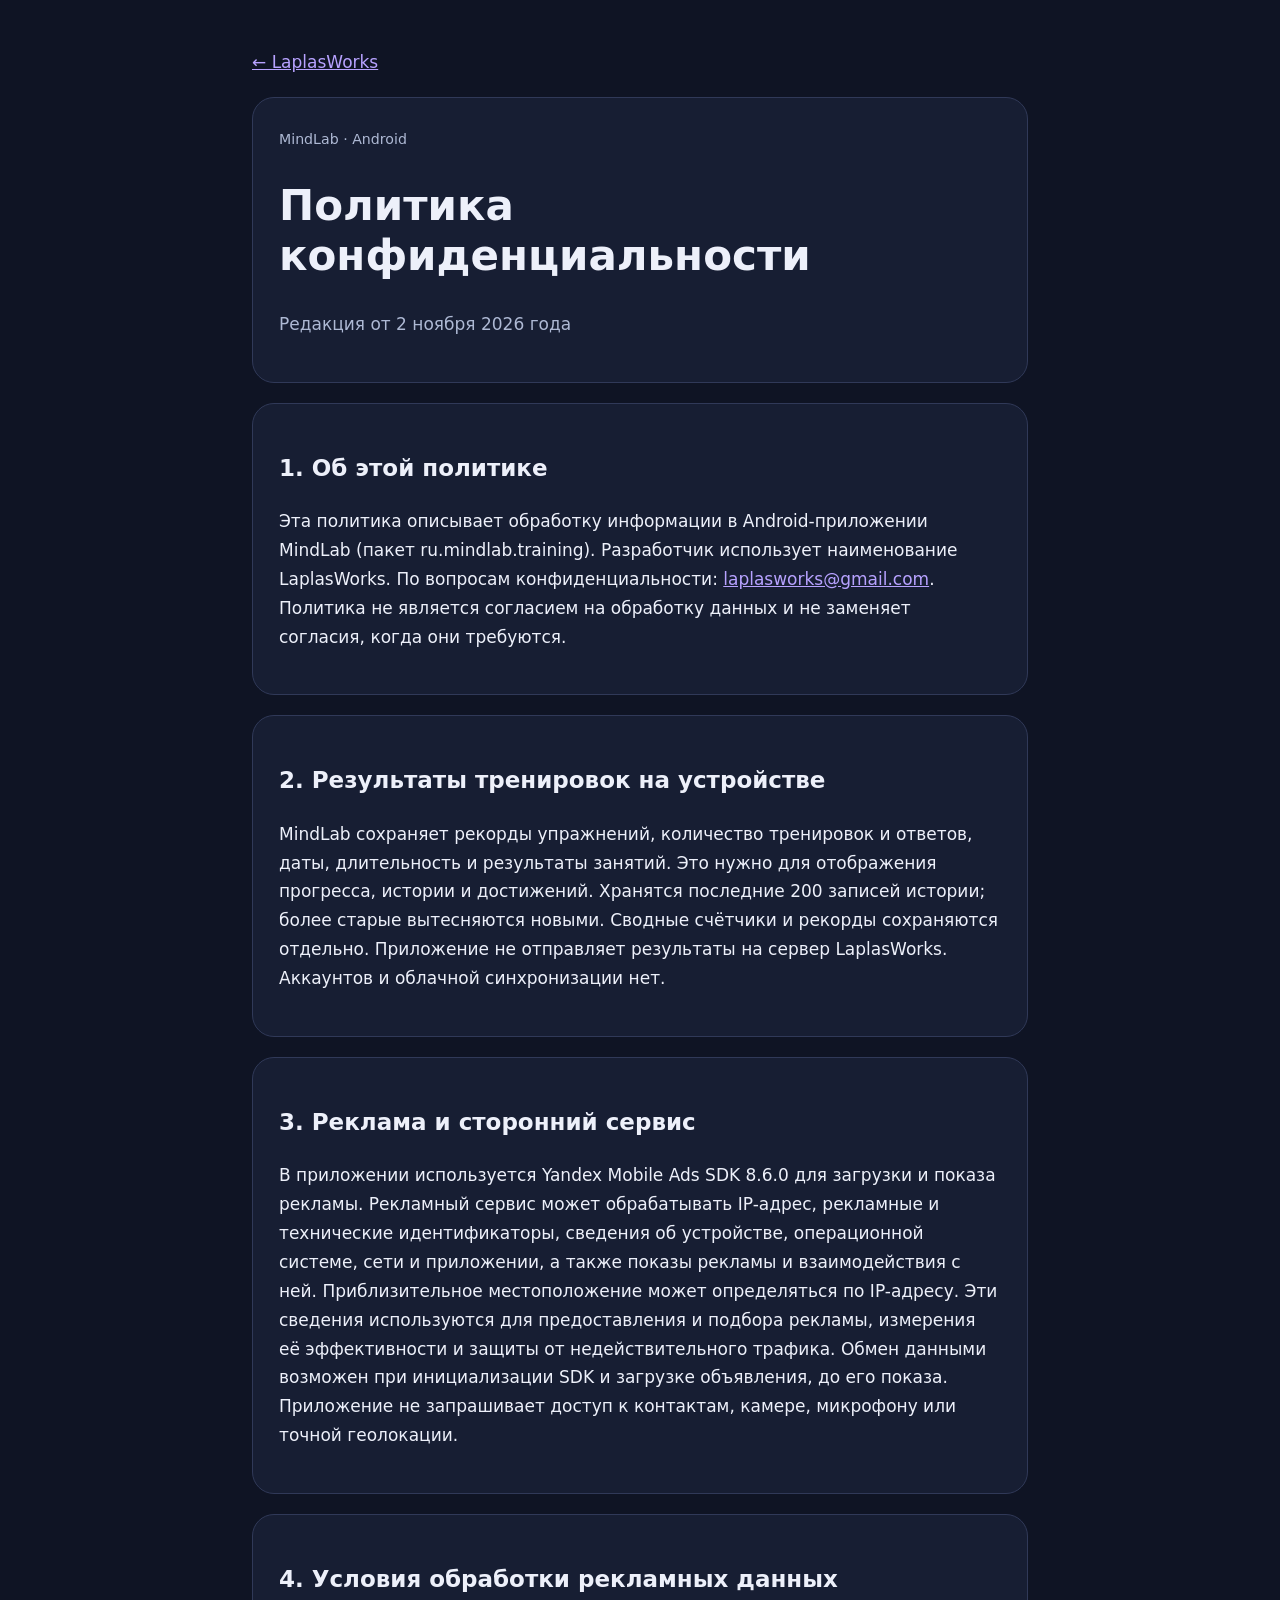
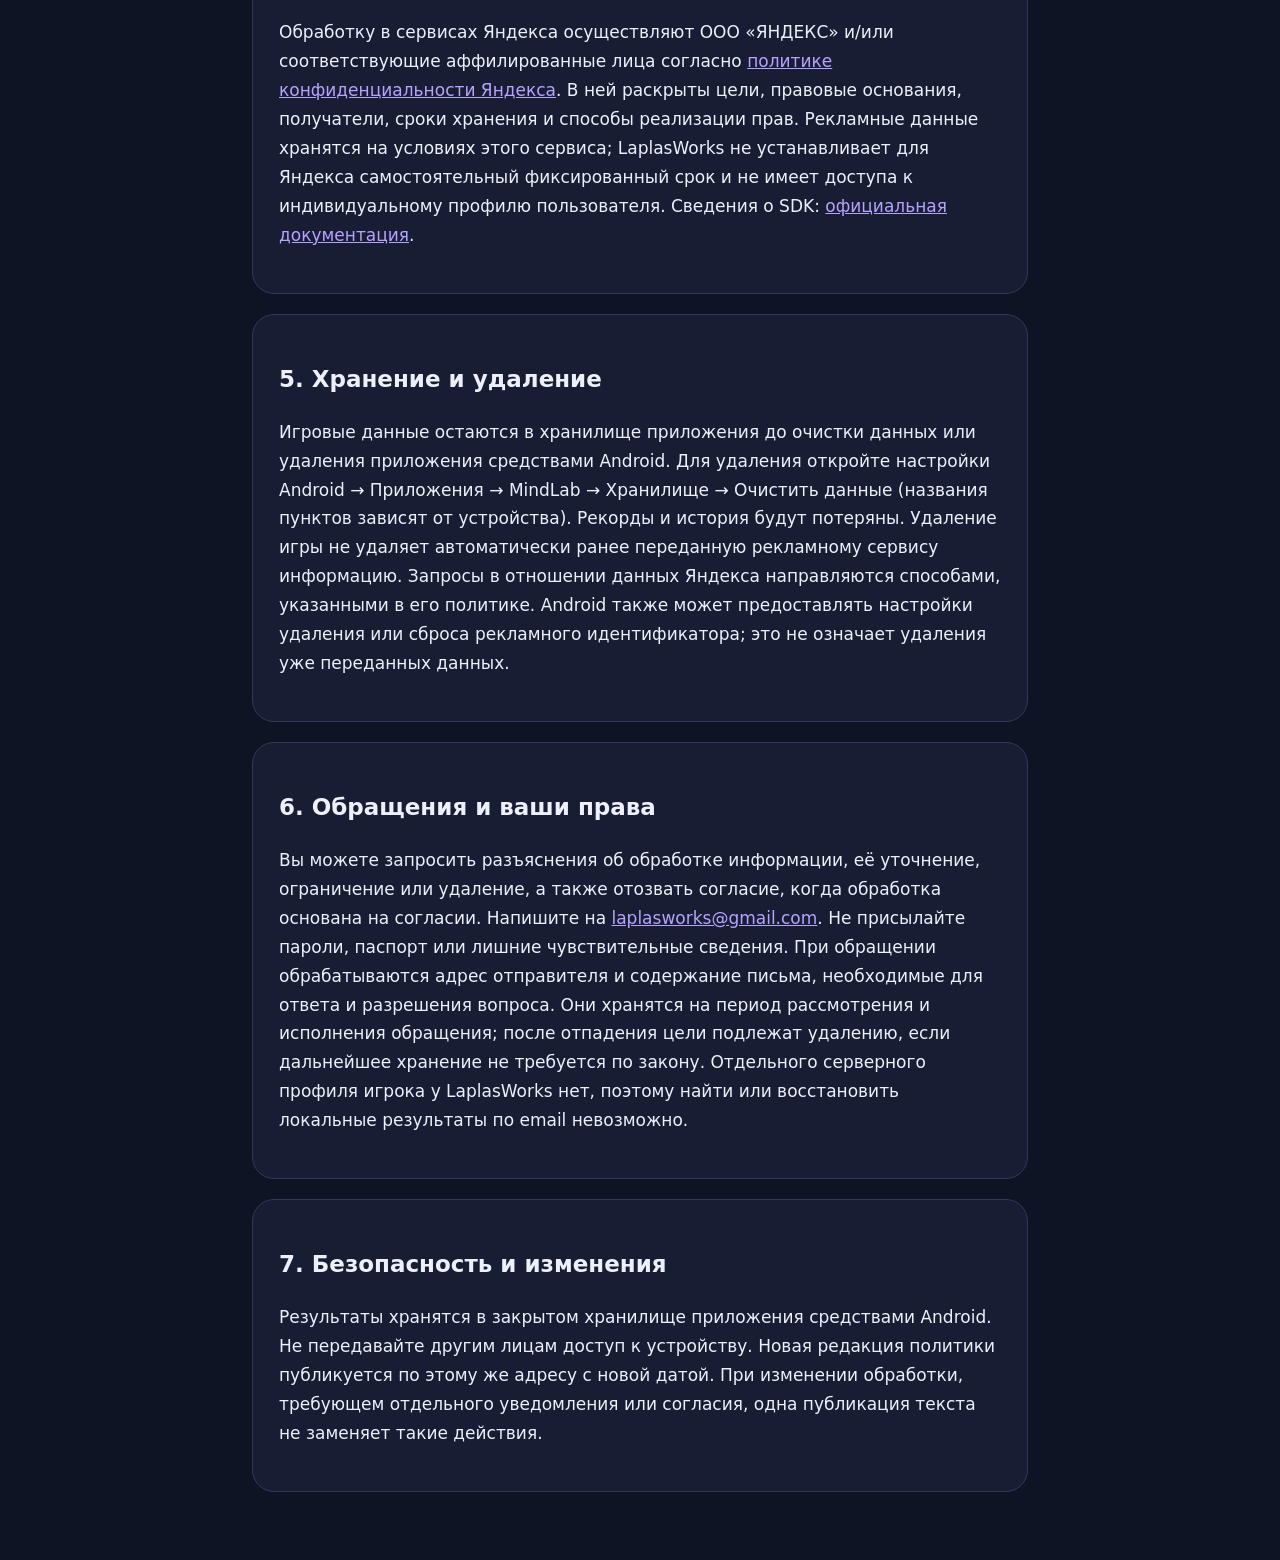
==== mindlab/privacy.html @ 4baa16d7 "Add LaplasWorks pages and MindLab privacy policy" ====
<!doctype html><html lang="ru"><head><meta charset="utf-8"><meta name="viewport" content="width=device-width,initial-scale=1"><title>MindLab — политика конфиденциальности</title><link rel="stylesheet" href="../style.css"></head><body><main><a href="../">← LaplasWorks</a><header><small>MindLab · Android</small><h1>Политика конфиденциальности</h1><p class="muted">Редакция от 2 ноября 2026 года</p></header><section><h2>1. Об этой политике</h2><p>Эта политика описывает обработку информации в Android-приложении MindLab (пакет ru.mindlab.training). Разработчик использует наименование LaplasWorks. По вопросам конфиденциальности: <a href="mailto:laplasworks@gmail.com">laplasworks@gmail.com</a>. Политика не является согласием на обработку данных и не заменяет согласия, когда они требуются.</p></section><section><h2>2. Результаты тренировок на устройстве</h2><p>MindLab сохраняет рекорды упражнений, количество тренировок и ответов, даты, длительность и результаты занятий. Это нужно для отображения прогресса, истории и достижений. Хранятся последние 200 записей истории; более старые вытесняются новыми. Сводные счётчики и рекорды сохраняются отдельно. Приложение не отправляет результаты на сервер LaplasWorks. Аккаунтов и облачной синхронизации нет.</p></section><section><h2>3. Реклама и сторонний сервис</h2><p>В приложении используется Yandex Mobile Ads SDK 8.6.0 для загрузки и показа рекламы. Рекламный сервис может обрабатывать IP-адрес, рекламные и технические идентификаторы, сведения об устройстве, операционной системе, сети и приложении, а также показы рекламы и взаимодействия с ней. Приблизительное местоположение может определяться по IP-адресу. Эти сведения используются для предоставления и подбора рекламы, измерения её эффективности и защиты от недействительного трафика. Обмен данными возможен при инициализации SDK и загрузке объявления, до его показа. Приложение не запрашивает доступ к контактам, камере, микрофону или точной геолокации.</p></section><section><h2>4. Условия обработки рекламных данных</h2><p>Обработку в сервисах Яндекса осуществляют ООО «ЯНДЕКС» и/или соответствующие аффилированные лица согласно <a href="https://yandex.ru/legal/confidential/ru/">политике конфиденциальности Яндекса</a>. В ней раскрыты цели, правовые основания, получатели, сроки хранения и способы реализации прав. Рекламные данные хранятся на условиях этого сервиса; LaplasWorks не устанавливает для Яндекса самостоятельный фиксированный срок и не имеет доступа к индивидуальному профилю пользователя. Сведения о SDK: <a href="https://ads.yandex.com/helpcenter/ru/dev/android/quick-start">официальная документация</a>.</p></section><section><h2>5. Хранение и удаление</h2><p>Игровые данные остаются в хранилище приложения до очистки данных или удаления приложения средствами Android. Для удаления откройте настройки Android → Приложения → MindLab → Хранилище → Очистить данные (названия пунктов зависят от устройства). Рекорды и история будут потеряны. Удаление игры не удаляет автоматически ранее переданную рекламному сервису информацию. Запросы в отношении данных Яндекса направляются способами, указанными в его политике. Android также может предоставлять настройки удаления или сброса рекламного идентификатора; это не означает удаления уже переданных данных.</p></section><section><h2>6. Обращения и ваши права</h2><p>Вы можете запросить разъяснения об обработке информации, её уточнение, ограничение или удаление, а также отозвать согласие, когда обработка основана на согласии. Напишите на <a href="mailto:laplasworks@gmail.com">laplasworks@gmail.com</a>. Не присылайте пароли, паспорт или лишние чувствительные сведения. При обращении обрабатываются адрес отправителя и содержание письма, необходимые для ответа и разрешения вопроса. Они хранятся на период рассмотрения и исполнения обращения; после отпадения цели подлежат удалению, если дальнейшее хранение не требуется по закону. Отдельного серверного профиля игрока у LaplasWorks нет, поэтому найти или восстановить локальные результаты по email невозможно.</p></section><section><h2>7. Безопасность и изменения</h2><p>Результаты хранятся в закрытом хранилище приложения средствами Android. Не передавайте другим лицам доступ к устройству. Новая редакция политики публикуется по этому же адресу с новой датой. При изменении обработки, требующем отдельного уведомления или согласия, одна публикация текста не заменяет такие действия.</p></section></main></body></html>
---- style.css ----
*{box-sizing:border-box}body{margin:0;background:#0f1424;color:#edf0fa;font:17px/1.7 system-ui,sans-serif}main{max-width:820px;margin:auto;padding:48px 22px}a{color:#b7a2ff}header,section{background:#171e33;border:1px solid #303958;border-radius:22px;padding:26px;margin:20px 0}h1{font-size:clamp(28px,6vw,42px);line-height:1.2}h2{font-size:23px}small,.muted{color:#aeb9d4}a:focus-visible{outline:3px solid #b7a2ff;outline-offset:4px}footer{margin:28px 0}
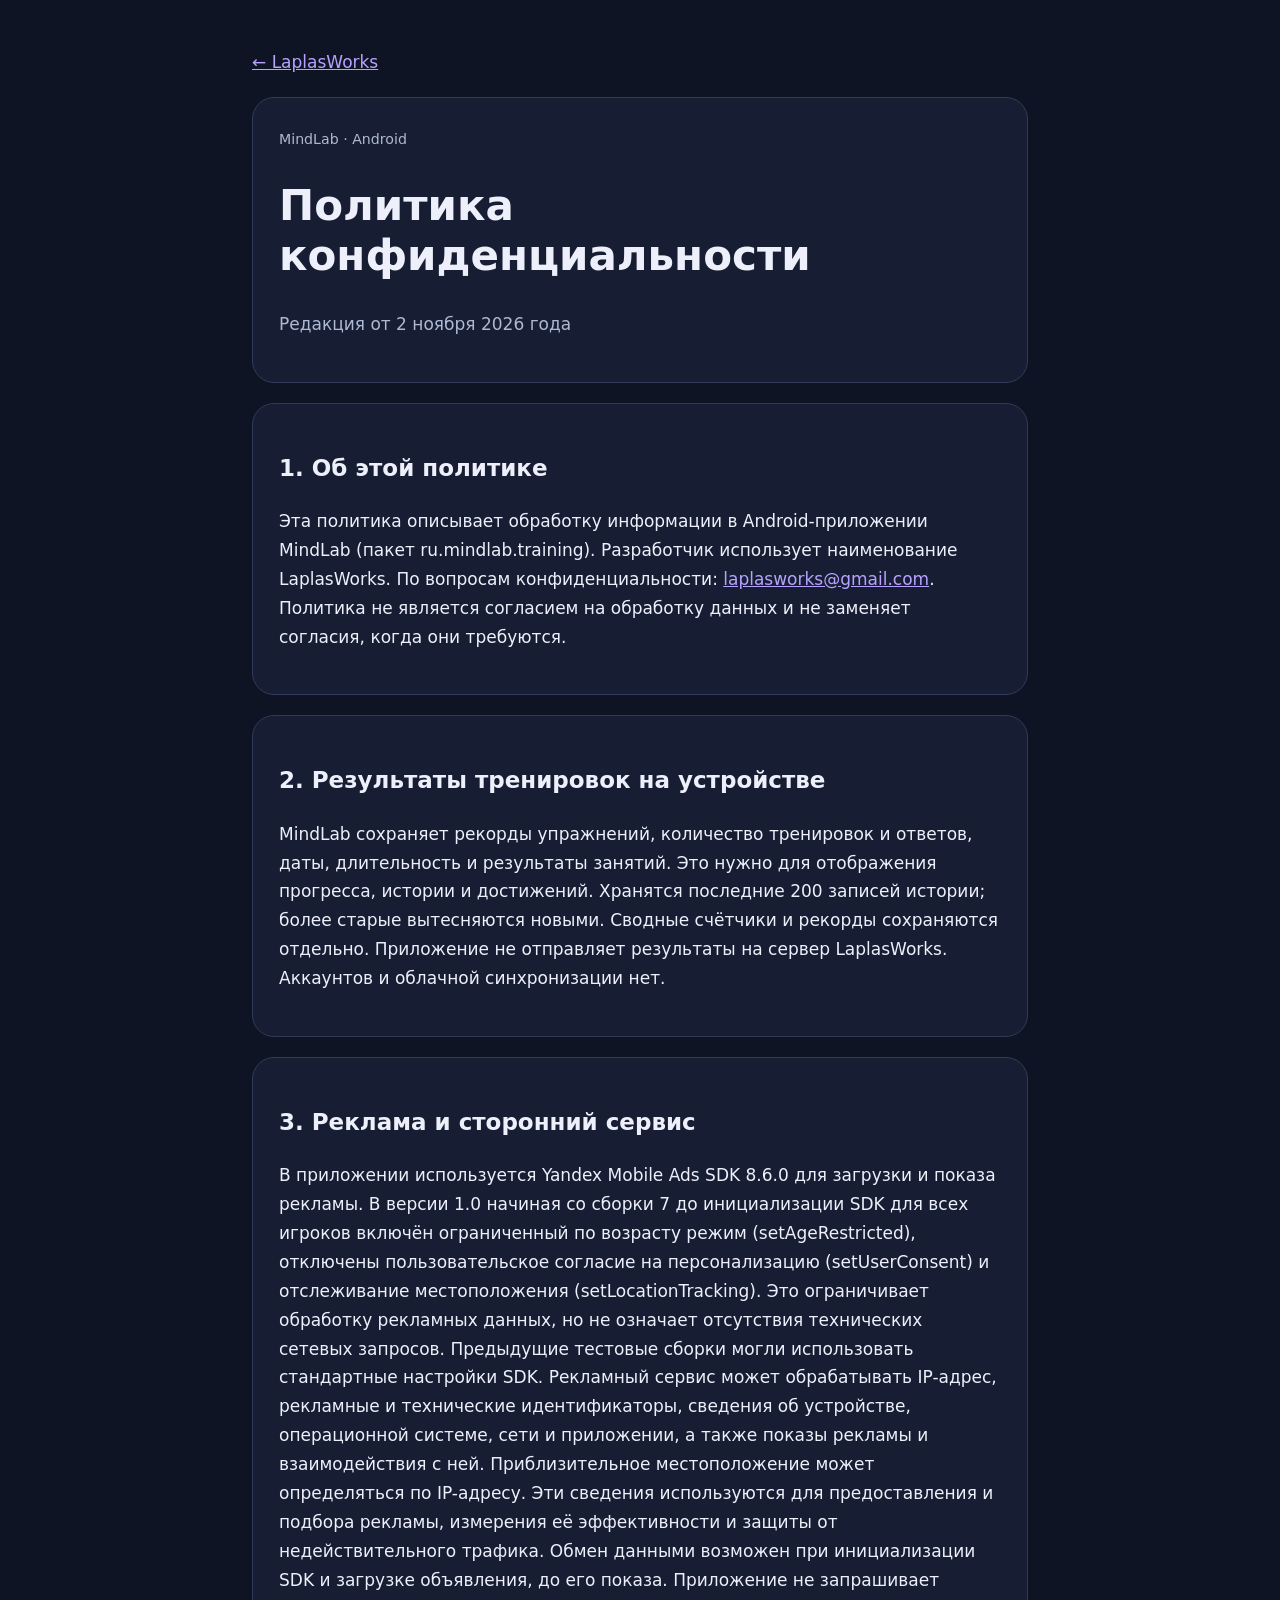
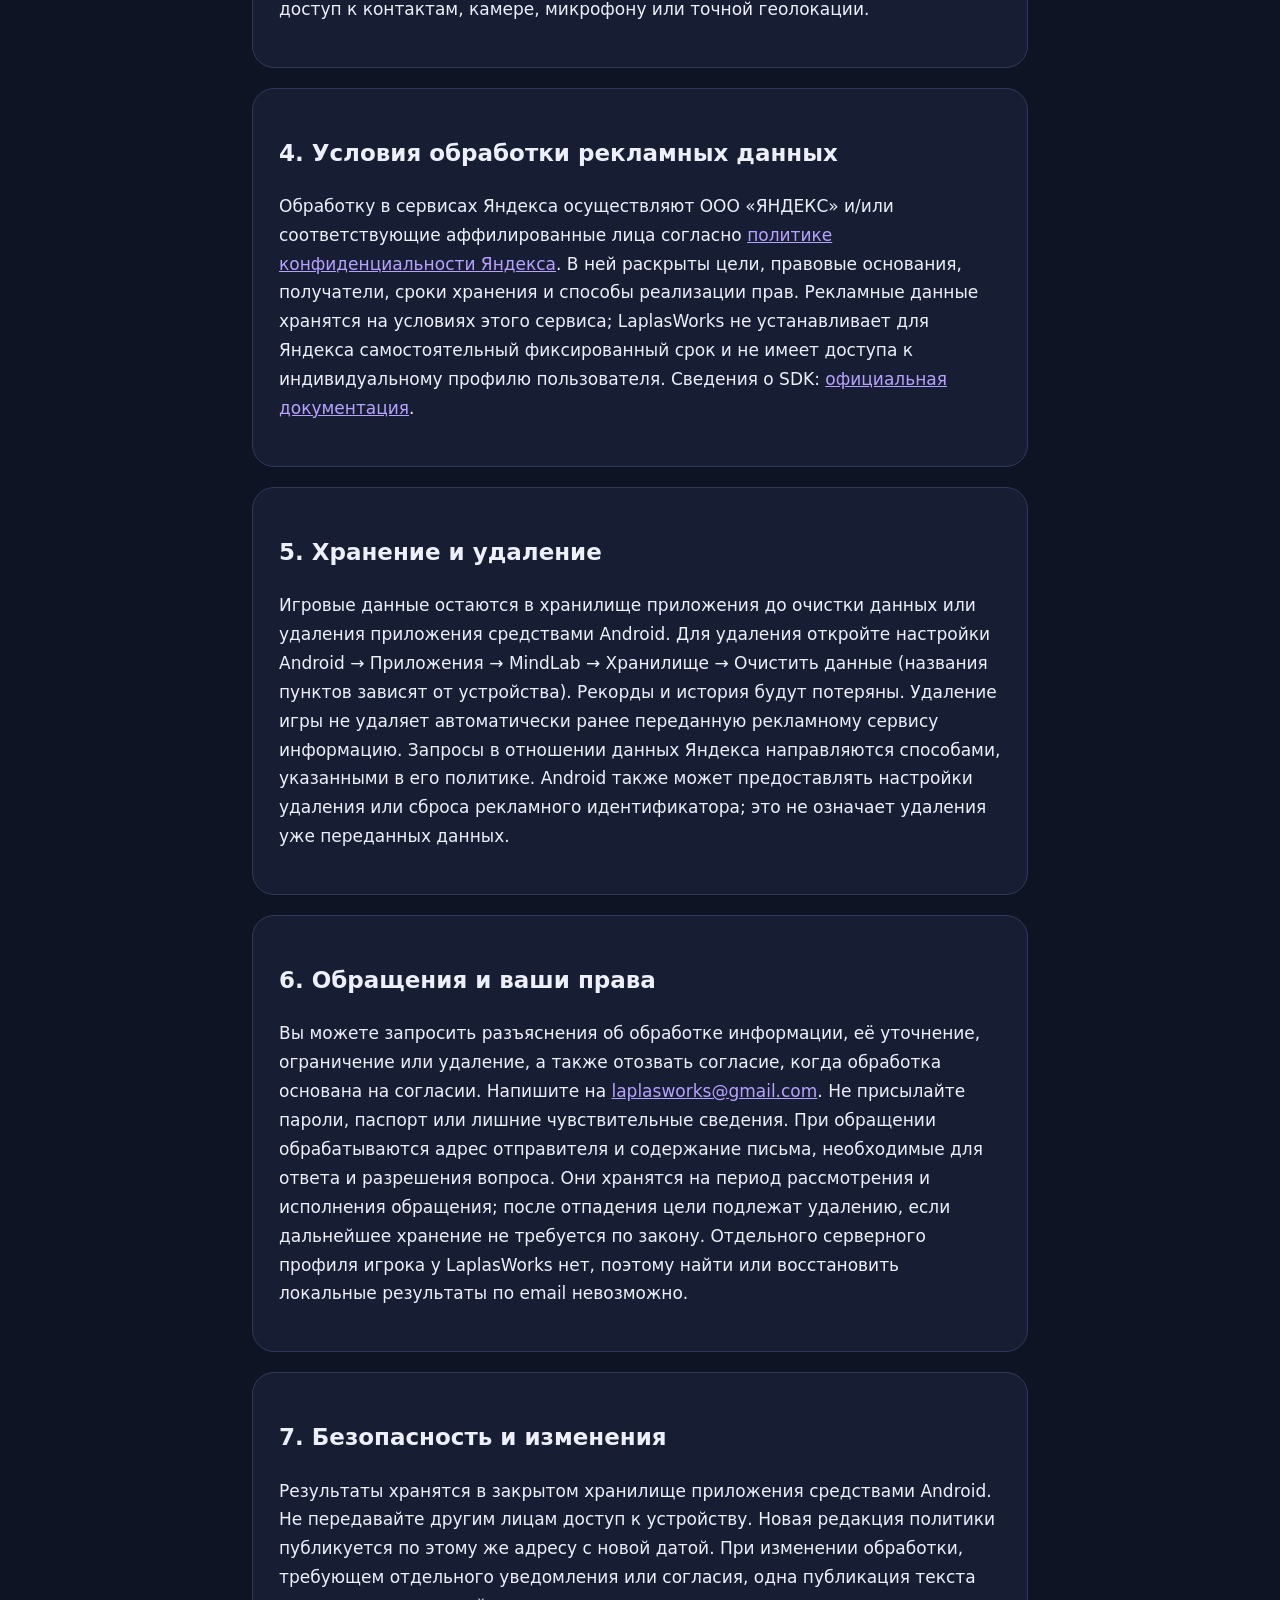
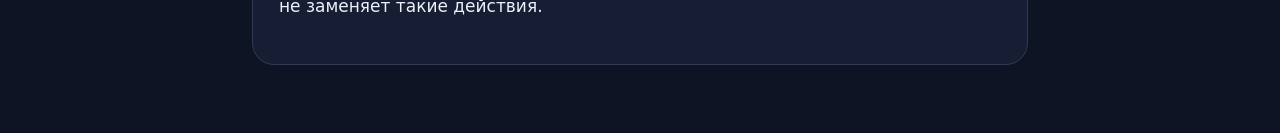
==== commit b467934f: "Document restricted advertising settings in build 7" ====
--- a/mindlab/privacy.html
+++ b/mindlab/privacy.html
@@ -1 +1 @@
-<!doctype html><html lang="ru"><head><meta charset="utf-8"><meta name="viewport" content="width=device-width,initial-scale=1"><title>MindLab — политика конфиденциальности</title><link rel="stylesheet" href="../style.css"></head><body><main><a href="../">← LaplasWorks</a><header><small>MindLab · Android</small><h1>Политика конфиденциальности</h1><p class="muted">Редакция от 2 ноября 2026 года</p></header><section><h2>1. Об этой политике</h2><p>Эта политика описывает обработку информации в Android-приложении MindLab (пакет ru.mindlab.training). Разработчик использует наименование LaplasWorks. По вопросам конфиденциальности: <a href="mailto:laplasworks@gmail.com">laplasworks@gmail.com</a>. Политика не является согласием на обработку данных и не заменяет согласия, когда они требуются.</p></section><section><h2>2. Результаты тренировок на устройстве</h2><p>MindLab сохраняет рекорды упражнений, количество тренировок и ответов, даты, длительность и результаты занятий. Это нужно для отображения прогресса, истории и достижений. Хранятся последние 200 записей истории; более старые вытесняются новыми. Сводные счётчики и рекорды сохраняются отдельно. Приложение не отправляет результаты на сервер LaplasWorks. Аккаунтов и облачной синхронизации нет.</p></section><section><h2>3. Реклама и сторонний сервис</h2><p>В приложении используется Yandex Mobile Ads SDK 8.6.0 для загрузки и показа рекламы. Рекламный сервис может обрабатывать IP-адрес, рекламные и технические идентификаторы, сведения об устройстве, операционной системе, сети и приложении, а также показы рекламы и взаимодействия с ней. Приблизительное местоположение может определяться по IP-адресу. Эти сведения используются для предоставления и подбора рекламы, измерения её эффективности и защиты от недействительного трафика. Обмен данными возможен при инициализации SDK и загрузке объявления, до его показа. Приложение не запрашивает доступ к контактам, камере, микрофону или точной геолокации.</p></section><section><h2>4. Условия обработки рекламных данных</h2><p>Обработку в сервисах Яндекса осуществляют ООО «ЯНДЕКС» и/или соответствующие аффилированные лица согласно <a href="https://yandex.ru/legal/confidential/ru/">политике конфиденциальности Яндекса</a>. В ней раскрыты цели, правовые основания, получатели, сроки хранения и способы реализации прав. Рекламные данные хранятся на условиях этого сервиса; LaplasWorks не устанавливает для Яндекса самостоятельный фиксированный срок и не имеет доступа к индивидуальному профилю пользователя. Сведения о SDK: <a href="https://ads.yandex.com/helpcenter/ru/dev/android/quick-start">официальная документация</a>.</p></section><section><h2>5. Хранение и удаление</h2><p>Игровые данные остаются в хранилище приложения до очистки данных или удаления приложения средствами Android. Для удаления откройте настройки Android → Приложения → MindLab → Хранилище → Очистить данные (названия пунктов зависят от устройства). Рекорды и история будут потеряны. Удаление игры не удаляет автоматически ранее переданную рекламному сервису информацию. Запросы в отношении данных Яндекса направляются способами, указанными в его политике. Android также может предоставлять настройки удаления или сброса рекламного идентификатора; это не означает удаления уже переданных данных.</p></section><section><h2>6. Обращения и ваши права</h2><p>Вы можете запросить разъяснения об обработке информации, её уточнение, ограничение или удаление, а также отозвать согласие, когда обработка основана на согласии. Напишите на <a href="mailto:laplasworks@gmail.com">laplasworks@gmail.com</a>. Не присылайте пароли, паспорт или лишние чувствительные сведения. При обращении обрабатываются адрес отправителя и содержание письма, необходимые для ответа и разрешения вопроса. Они хранятся на период рассмотрения и исполнения обращения; после отпадения цели подлежат удалению, если дальнейшее хранение не требуется по закону. Отдельного серверного профиля игрока у LaplasWorks нет, поэтому найти или восстановить локальные результаты по email невозможно.</p></section><section><h2>7. Безопасность и изменения</h2><p>Результаты хранятся в закрытом хранилище приложения средствами Android. Не передавайте другим лицам доступ к устройству. Новая редакция политики публикуется по этому же адресу с новой датой. При изменении обработки, требующем отдельного уведомления или согласия, одна публикация текста не заменяет такие действия.</p></section></main></body></html>+<!doctype html><html lang="ru"><head><meta charset="utf-8"><meta name="viewport" content="width=device-width,initial-scale=1"><title>MindLab — политика конфиденциальности</title><link rel="stylesheet" href="../style.css"></head><body><main><a href="../">← LaplasWorks</a><header><small>MindLab · Android</small><h1>Политика конфиденциальности</h1><p class="muted">Редакция от 2 ноября 2026 года</p></header><section><h2>1. Об этой политике</h2><p>Эта политика описывает обработку информации в Android-приложении MindLab (пакет ru.mindlab.training). Разработчик использует наименование LaplasWorks. По вопросам конфиденциальности: <a href="mailto:laplasworks@gmail.com">laplasworks@gmail.com</a>. Политика не является согласием на обработку данных и не заменяет согласия, когда они требуются.</p></section><section><h2>2. Результаты тренировок на устройстве</h2><p>MindLab сохраняет рекорды упражнений, количество тренировок и ответов, даты, длительность и результаты занятий. Это нужно для отображения прогресса, истории и достижений. Хранятся последние 200 записей истории; более старые вытесняются новыми. Сводные счётчики и рекорды сохраняются отдельно. Приложение не отправляет результаты на сервер LaplasWorks. Аккаунтов и облачной синхронизации нет.</p></section><section><h2>3. Реклама и сторонний сервис</h2><p>В приложении используется Yandex Mobile Ads SDK 8.6.0 для загрузки и показа рекламы. В версии 1.0 начиная со сборки 7 до инициализации SDK для всех игроков включён ограниченный по возрасту режим (setAgeRestricted), отключены пользовательское согласие на персонализацию (setUserConsent) и отслеживание местоположения (setLocationTracking). Это ограничивает обработку рекламных данных, но не означает отсутствия технических сетевых запросов. Предыдущие тестовые сборки могли использовать стандартные настройки SDK. Рекламный сервис может обрабатывать IP-адрес, рекламные и технические идентификаторы, сведения об устройстве, операционной системе, сети и приложении, а также показы рекламы и взаимодействия с ней. Приблизительное местоположение может определяться по IP-адресу. Эти сведения используются для предоставления и подбора рекламы, измерения её эффективности и защиты от недействительного трафика. Обмен данными возможен при инициализации SDK и загрузке объявления, до его показа. Приложение не запрашивает доступ к контактам, камере, микрофону или точной геолокации.</p></section><section><h2>4. Условия обработки рекламных данных</h2><p>Обработку в сервисах Яндекса осуществляют ООО «ЯНДЕКС» и/или соответствующие аффилированные лица согласно <a href="https://yandex.ru/legal/confidential/ru/">политике конфиденциальности Яндекса</a>. В ней раскрыты цели, правовые основания, получатели, сроки хранения и способы реализации прав. Рекламные данные хранятся на условиях этого сервиса; LaplasWorks не устанавливает для Яндекса самостоятельный фиксированный срок и не имеет доступа к индивидуальному профилю пользователя. Сведения о SDK: <a href="https://ads.yandex.com/helpcenter/ru/dev/android/quick-start">официальная документация</a>.</p></section><section><h2>5. Хранение и удаление</h2><p>Игровые данные остаются в хранилище приложения до очистки данных или удаления приложения средствами Android. Для удаления откройте настройки Android → Приложения → MindLab → Хранилище → Очистить данные (названия пунктов зависят от устройства). Рекорды и история будут потеряны. Удаление игры не удаляет автоматически ранее переданную рекламному сервису информацию. Запросы в отношении данных Яндекса направляются способами, указанными в его политике. Android также может предоставлять настройки удаления или сброса рекламного идентификатора; это не означает удаления уже переданных данных.</p></section><section><h2>6. Обращения и ваши права</h2><p>Вы можете запросить разъяснения об обработке информации, её уточнение, ограничение или удаление, а также отозвать согласие, когда обработка основана на согласии. Напишите на <a href="mailto:laplasworks@gmail.com">laplasworks@gmail.com</a>. Не присылайте пароли, паспорт или лишние чувствительные сведения. При обращении обрабатываются адрес отправителя и содержание письма, необходимые для ответа и разрешения вопроса. Они хранятся на период рассмотрения и исполнения обращения; после отпадения цели подлежат удалению, если дальнейшее хранение не требуется по закону. Отдельного серверного профиля игрока у LaplasWorks нет, поэтому найти или восстановить локальные результаты по email невозможно.</p></section><section><h2>7. Безопасность и изменения</h2><p>Результаты хранятся в закрытом хранилище приложения средствами Android. Не передавайте другим лицам доступ к устройству. Новая редакция политики публикуется по этому же адресу с новой датой. При изменении обработки, требующем отдельного уведомления или согласия, одна публикация текста не заменяет такие действия.</p></section></main></body></html>
